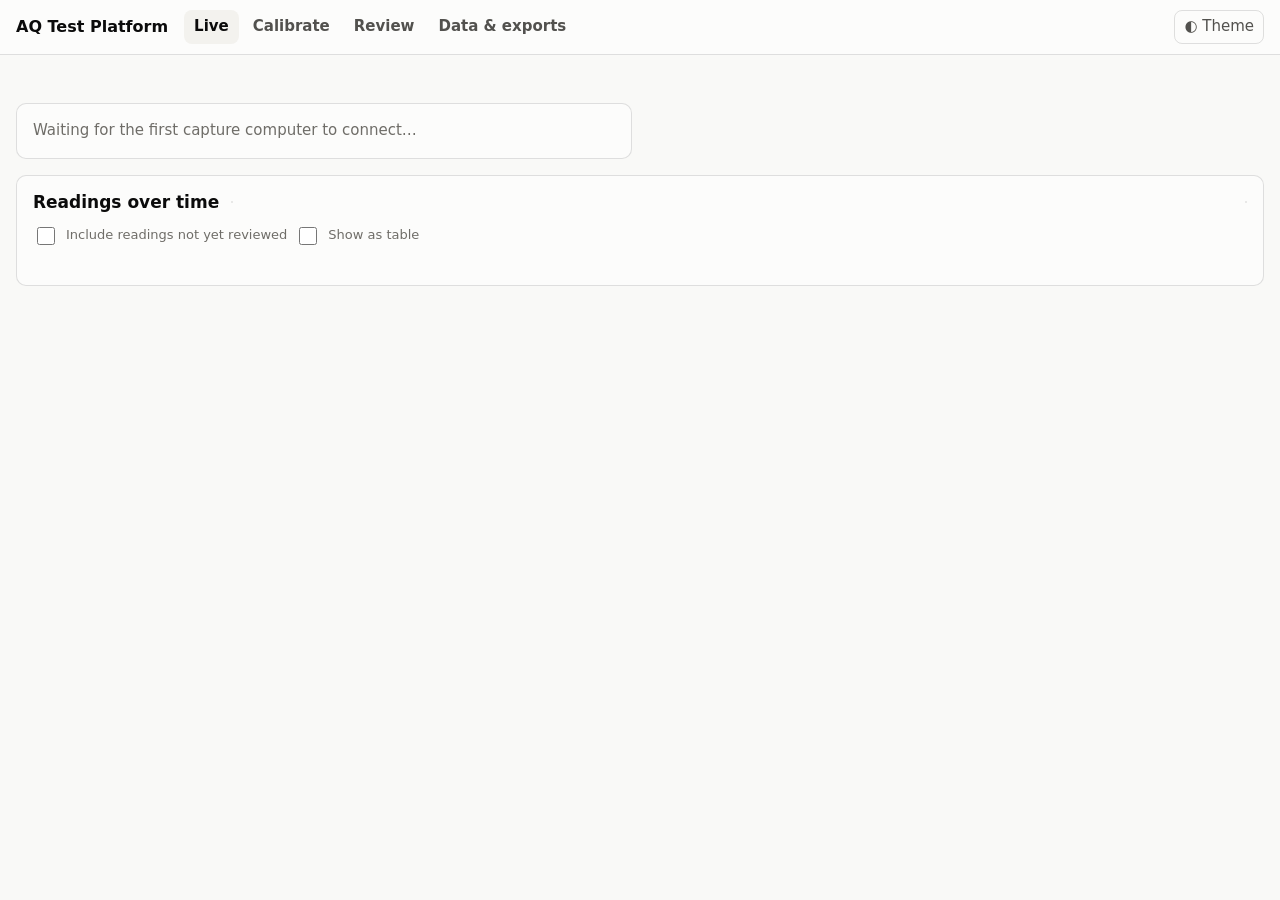
==== server/aqserver/static/index.html @ d52aa183 "Add side-by-side air-quality monitor test platform Webcams film conventional monitors that cannot ex" ====
<!doctype html>
<html lang="en">
<head>
  <meta charset="utf-8">
  <meta name="viewport" content="width=device-width, initial-scale=1">
  <title>Live monitor</title>
  <link rel="stylesheet" href="vendor/uplot-1.6.31.min.css">
  <link rel="stylesheet" href="css/app.css">
  <script src="vendor/uplot-1.6.31.min.js"></script>
  <script type="module" src="js/live.js"></script>
</head>
<body>
  <main>
    <section class="strip" id="strip" aria-label="Status"></section>
    <section class="alerts" id="alerts" aria-live="polite"></section>
    <section class="cams" id="cams" aria-label="Cameras">
      <div class="panel muted" id="no-cams">Waiting for the first capture computer to connect…</div>
    </section>
    <section class="panel" aria-labelledby="chart-title">
      <div class="panel-head">
        <h2 id="chart-title">Readings over time</h2>
        <div class="seg" id="metric-seg" role="group" aria-label="Metric"></div>
        <div class="spacer"></div>
        <div class="seg" id="range-seg" role="group" aria-label="Time range"></div>
      </div>
      <div class="row small muted" style="margin-bottom:8px">
        <label class="row"><input type="checkbox" id="include-review"> Include readings not yet reviewed</label>
        <label class="row"><input type="checkbox" id="table-mode"> Show as table</label>
      </div>
      <div id="chart"></div>
      <p class="muted small" id="chart-note"></p>
    </section>
  </main>

  <dialog id="zoom">
    <div class="dialog-head">
      <h2 id="zoom-title">Camera</h2>
      <span id="zoom-badge" class="pill">…</span>
      <button type="button" id="zoom-close">Close</button>
    </div>
    <div class="dialog-body"><img id="zoom-img" alt="Live camera view"></div>
  </dialog>
</body>
</html>
---- server/aqserver/static/vendor/uplot-1.6.31.min.css ----
.uplot, .uplot *, .uplot *::before, .uplot *::after {box-sizing: border-box;}.uplot {font-family: system-ui, -apple-system, "Segoe UI", Roboto, "Helvetica Neue", Arial, "Noto Sans", sans-serif, "Apple Color Emoji", "Segoe UI Emoji", "Segoe UI Symbol", "Noto Color Emoji";line-height: 1.5;width: min-content;}.u-title {text-align: center;font-size: 18px;font-weight: bold;}.u-wrap {position: relative;user-select: none;}.u-over, .u-under {position: absolute;}.u-under {overflow: hidden;}.uplot canvas {display: block;position: relative;width: 100%;height: 100%;}.u-axis {position: absolute;}.u-legend {font-size: 14px;margin: auto;text-align: center;}.u-inline {display: block;}.u-inline * {display: inline-block;}.u-inline tr {margin-right: 16px;}.u-legend th {font-weight: 600;}.u-legend th > * {vertical-align: middle;display: inline-block;}.u-legend .u-marker {width: 1em;height: 1em;margin-right: 4px;background-clip: padding-box !important;}.u-inline.u-live th::after {content: ":";vertical-align: middle;}.u-inline:not(.u-live) .u-value {display: none;}.u-series > * {padding: 4px;}.u-series th {cursor: pointer;}.u-legend .u-off > * {opacity: 0.3;}.u-select {background: rgba(0,0,0,0.07);position: absolute;pointer-events: none;}.u-cursor-x, .u-cursor-y {position: absolute;left: 0;top: 0;pointer-events: none;will-change: transform;}.u-hz .u-cursor-x, .u-vt .u-cursor-y {height: 100%;border-right: 1px dashed #607D8B;}.u-hz .u-cursor-y, .u-vt .u-cursor-x {width: 100%;border-bottom: 1px dashed #607D8B;}.u-cursor-pt {position: absolute;top: 0;left: 0;border-radius: 50%;border: 0 solid;pointer-events: none;will-change: transform;/*this has to be !important since we set inline "background" shorthand */background-clip: padding-box !important;}.u-axis.u-off, .u-select.u-off, .u-cursor-x.u-off, .u-cursor-y.u-off, .u-cursor-pt.u-off {display: none;}
---- server/aqserver/static/css/app.css ----
/* AQ test platform – shared styles. Colour tokens follow a validated light/dark palette. */
:root {
  color-scheme: light;
  --page: #f9f9f7;
  --surface: #fcfcfb;
  --surface-2: #f3f2ee;
  --ink: #0b0b0b;
  --ink-2: #52514e;
  --muted: #6f6d68;
  --grid: #e1e0d9;
  --axis: #c3c2b7;
  --border: rgba(11, 11, 11, 0.12);
  --accent: #2a78d6;
  --accent-ink: #ffffff;
  --good: #0ca30c;
  --good-ink: #006300;
  --warning: #fab219;
  --serious: #ec835a;
  --critical: #d03b3b;
  --critical-ink: #b42323;
  --s1: #2a78d6; --s2: #eb6834; --s3: #1baf7a; --s4: #eda100;
  --s5: #e87ba4; --s6: #008300; --s7: #6250d6; --s8: #e34948;
  --radius: 10px;
  --font: system-ui, -apple-system, "Segoe UI", Roboto, sans-serif;
}
@media (prefers-color-scheme: dark) {
  :root:where(:not([data-theme="light"])) {
    color-scheme: dark;
    --page: #0d0d0d; --surface: #1a1a19; --surface-2: #232321;
    --ink: #f0efec; --ink-2: #c3c2b7; --muted: #9a988f; --grid: #2c2c2a; --axis: #383835;
    --border: rgba(255, 255, 255, 0.12); --accent: #3987e5; --good-ink: #0ca30c; --critical-ink: #e66767;
    --s1: #3987e5; --s2: #d95926; --s3: #199e70; --s4: #c98500;
    --s5: #d55181; --s6: #008300; --s7: #9085e9; --s8: #e66767;
  }
}
:root[data-theme="dark"] {
  color-scheme: dark;
  --page: #0d0d0d; --surface: #1a1a19; --surface-2: #232321;
  --ink: #f0efec; --ink-2: #c3c2b7; --muted: #9a988f; --grid: #2c2c2a; --axis: #383835;
  --border: rgba(255, 255, 255, 0.12); --accent: #3987e5; --good-ink: #0ca30c; --critical-ink: #e66767;
  --s1: #3987e5; --s2: #d95926; --s3: #199e70; --s4: #c98500;
  --s5: #d55181; --s6: #008300; --s7: #9085e9; --s8: #e66767;
}

* { box-sizing: border-box; }
html { -webkit-text-size-adjust: 100%; }
body { margin: 0; background: var(--page); color: var(--ink); font: 15px/1.45 var(--font); }
a { color: var(--accent); }
h1, h2, h3 { line-height: 1.2; margin: 0; }
h1 { font-size: 20px; }
h2 { font-size: 17px; }
h3 { font-size: 15px; }
.num { font-variant-numeric: tabular-nums; }
.muted { color: var(--muted); }
.small { font-size: 13px; }
.hidden { display: none !important; }

/* top bar */
.topbar { position: sticky; top: 0; z-index: 20; background: var(--surface); border-bottom: 1px solid var(--border); }
.topbar-inner { max-width: 1400px; margin: 0 auto; padding: 10px 16px; display: flex; align-items: center; gap: 16px; flex-wrap: wrap; }
.brand { font-weight: 650; font-size: 16px; white-space: nowrap; }
.nav { display: flex; gap: 4px; flex-wrap: wrap; }
.nav a { color: var(--ink-2); text-decoration: none; padding: 6px 10px; border-radius: 8px; font-weight: 550; }
.nav a:hover { background: var(--surface-2); }
.nav a[aria-current="page"] { background: var(--surface-2); color: var(--ink); }
.nav .count { display: inline-block; min-width: 20px; padding: 0 6px; margin-left: 4px; border-radius: 10px; background: var(--critical); color: #fff; font-size: 12px; text-align: center; }
.topbar .spacer { flex: 1; }
.iconbtn { background: none; border: 1px solid var(--border); color: var(--ink-2); border-radius: 8px; padding: 5px 9px; cursor: pointer; font: inherit; }

main { max-width: 1400px; margin: 0 auto; padding: 16px; display: grid; gap: 16px; }
.panel { background: var(--surface); border: 1px solid var(--border); border-radius: var(--radius); padding: 16px; min-width: 0; }
.panel-head { display: flex; align-items: center; gap: 12px; flex-wrap: wrap; margin-bottom: 12px; }
.panel-head .spacer { flex: 1; }

/* controls */
button, .btn { font: inherit; font-weight: 550; border-radius: 8px; padding: 7px 14px; border: 1px solid var(--border); background: var(--surface); color: var(--ink); cursor: pointer; text-decoration: none; display: inline-flex; align-items: center; gap: 6px; }
button:hover, .btn:hover { background: var(--surface-2); }
button.primary, .btn.primary { background: var(--accent); border-color: var(--accent); color: var(--accent-ink); }
button.primary:hover { filter: brightness(1.08); }
button.danger { color: var(--critical-ink); }
button:disabled { opacity: 0.5; cursor: not-allowed; }
input, select, textarea { font: inherit; color: var(--ink); background: var(--surface); border: 1px solid var(--border); border-radius: 8px; padding: 7px 10px; min-width: 0; }
input[type="checkbox"] { width: 18px; height: 18px; accent-color: var(--accent); }
label.field { display: grid; gap: 4px; font-size: 13px; color: var(--ink-2); font-weight: 550; }
.form-grid { display: grid; gap: 12px; grid-template-columns: repeat(auto-fill, minmax(170px, 1fr)); align-items: end; }
.row { display: flex; gap: 8px; align-items: center; flex-wrap: wrap; }
.seg { display: inline-flex; border: 1px solid var(--border); border-radius: 8px; overflow: hidden; }
.seg button { border: 0; border-radius: 0; padding: 6px 12px; background: var(--surface); }
.seg button + button { border-left: 1px solid var(--border); }
.seg button[aria-pressed="true"] { background: var(--ink); color: var(--surface); }

/* status pills: always icon + label, never colour alone */
.pill { display: inline-flex; align-items: center; gap: 6px; padding: 2px 10px; border-radius: 999px; font-size: 13px; font-weight: 600; border: 1px solid var(--border); background: var(--surface); color: var(--ink-2); white-space: nowrap; }
.pill::before { content: ""; width: 8px; height: 8px; border-radius: 50%; background: var(--muted); }
.pill.good::before { background: var(--good); }
.pill.warn::before { background: var(--warning); }
.pill.bad::before { background: var(--critical); }
.pill.live { color: #fff; background: var(--critical); border-color: var(--critical); }
.pill.live::before { background: #fff; animation: pulse 1.4s infinite; }
@keyframes pulse { 50% { opacity: 0.3; } }
@media (prefers-reduced-motion: reduce) { .pill.live::before { animation: none; } }

/* status strip */
.strip { display: grid; gap: 12px; grid-template-columns: repeat(auto-fit, minmax(200px, 1fr)); }
.stat { background: var(--surface); border: 1px solid var(--border); border-radius: var(--radius); padding: 12px 14px; }
.stat .label { font-size: 13px; color: var(--ink-2); font-weight: 550; }
.stat .value { font-size: 22px; font-weight: 650; margin-top: 2px; }
.stat .sub { font-size: 13px; color: var(--muted); }

.alerts { display: grid; gap: 8px; }
.alert { display: flex; gap: 10px; align-items: flex-start; padding: 10px 14px; border-radius: var(--radius); border: 1px solid var(--critical); background: color-mix(in srgb, var(--critical) 9%, var(--surface)); }
.alert .icon { color: var(--critical-ink); font-weight: 800; }
.alert .when { color: var(--muted); font-size: 13px; margin-left: auto; white-space: nowrap; }

/* camera cards */
.cams { display: grid; gap: 16px; grid-template-columns: repeat(auto-fill, minmax(min(100%, 520px), 1fr)); }
.cam { background: var(--surface); border: 1px solid var(--border); border-radius: var(--radius); overflow: hidden; min-width: 0; }
.cam-head { display: flex; align-items: center; gap: 8px; padding: 10px 14px; flex-wrap: wrap; }
.cam-head h2 { font-size: 16px; margin-right: auto; overflow-wrap: anywhere; }
.viewport { position: relative; background: #000; aspect-ratio: 16 / 9; cursor: zoom-in; }
.viewport img { width: 100%; height: 100%; object-fit: contain; display: block; }
.viewport .badge { position: absolute; top: 10px; left: 10px; }
.viewport .empty { position: absolute; inset: 0; display: grid; place-items: center; color: #c3c2b7; font-size: 14px; padding: 16px; text-align: center; }
.cam-meta { display: flex; flex-wrap: wrap; gap: 4px 16px; padding: 8px 14px; font-size: 13px; color: var(--ink-2); border-bottom: 1px solid var(--border); }
.devices { display: grid; gap: 0; }
.device { padding: 10px 14px; border-top: 1px solid var(--border); }
.device:first-child { border-top: 0; }
.device-name { font-weight: 600; display: flex; gap: 8px; align-items: center; flex-wrap: wrap; }
.tag { font-size: 12px; font-weight: 600; padding: 1px 8px; border-radius: 6px; background: var(--surface-2); color: var(--ink-2); }
.readings { display: grid; grid-template-columns: repeat(auto-fill, minmax(110px, 1fr)); gap: 8px; margin-top: 6px; }
.reading .m { font-size: 12px; color: var(--ink-2); font-weight: 550; }
.reading .v { font-size: 24px; font-weight: 650; line-height: 1.15; }
.reading .u { font-size: 12px; color: var(--muted); margin-left: 3px; font-weight: 500; }
.reading .t { font-size: 12px; color: var(--muted); }
.reading.review .v { color: var(--ink-2); }
.flag { font-size: 12px; font-weight: 600; color: var(--critical-ink); }

/* chart */
.chart-wrap { position: relative; }
.legend { display: flex; flex-wrap: wrap; gap: 6px 16px; margin: 4px 0 8px; font-size: 13px; color: var(--ink-2); }
.legend .key { display: inline-flex; align-items: center; gap: 6px; }
.legend .swatch { width: 18px; height: 0; border-top: 2px solid; display: inline-block; }
.legend .swatch.dashed { border-top-style: dashed; }
.tooltip { position: absolute; pointer-events: none; z-index: 5; background: var(--surface); border: 1px solid var(--border); border-radius: 8px; padding: 8px 10px; font-size: 13px; box-shadow: 0 4px 16px rgba(0,0,0,0.12); min-width: 160px; }
.tooltip .tt-time { color: var(--muted); margin-bottom: 4px; }
.tooltip .tt-row { display: flex; align-items: center; gap: 8px; }
.tooltip .tt-row b { font-variant-numeric: tabular-nums; min-width: 48px; }
.tooltip .tt-row .swatch { width: 14px; border-top: 2px solid; }
.tooltip .tt-row .swatch.dashed { border-top-style: dashed; }
.chart-empty { padding: 40px 16px; text-align: center; color: var(--muted); }
.u-legend { display: none; }

/* tables */
.table-wrap { overflow-x: auto; }
table { border-collapse: collapse; width: 100%; font-size: 14px; }
th, td { text-align: left; padding: 7px 10px; border-bottom: 1px solid var(--border); vertical-align: top; }
th { font-size: 13px; color: var(--ink-2); font-weight: 600; white-space: nowrap; }
td.numcell, th.numcell { text-align: right; font-variant-numeric: tabular-nums; }

/* dialog */
dialog { border: 1px solid var(--border); border-radius: var(--radius); background: var(--surface); color: var(--ink); padding: 0; max-width: min(96vw, 1400px); width: 100%; }
dialog::backdrop { background: rgba(0, 0, 0, 0.6); }
.dialog-head { display: flex; align-items: center; gap: 8px; padding: 10px 14px; border-bottom: 1px solid var(--border); }
.dialog-head h2 { margin-right: auto; }
.dialog-body { padding: 0; background: #000; }
.dialog-body img { display: block; width: 100%; max-height: 82vh; object-fit: contain; }

.toast { position: fixed; bottom: 16px; left: 50%; transform: translateX(-50%); background: var(--ink); color: var(--surface); padding: 10px 16px; border-radius: 8px; z-index: 100; font-weight: 550; max-width: calc(100vw - 32px); }
.toast.error { background: var(--critical); color: #fff; }

/* calibration */
.cal-layout { display: grid; gap: 16px; grid-template-columns: minmax(0, 1fr) 360px; align-items: start; }
@media (max-width: 1000px) { .cal-layout { grid-template-columns: 1fr; } }
.stage { position: relative; background: #000; border-radius: 8px; overflow: hidden; touch-action: none; user-select: none; }
.stage img { display: block; width: 100%; height: auto; }
.stage svg { position: absolute; inset: 0; width: 100%; height: 100%; cursor: crosshair; }
.stage .hint { position: absolute; left: 8px; top: 8px; right: 8px; background: rgba(0, 0, 0, 0.72); color: #fff; padding: 8px 12px; border-radius: 8px; font-size: 14px; pointer-events: none; }
.list { display: grid; gap: 6px; }
.list-item { display: flex; align-items: center; gap: 8px; padding: 8px 10px; border: 1px solid var(--border); border-radius: 8px; cursor: pointer; background: var(--surface); text-align: left; width: 100%; }
.list-item[aria-selected="true"] { border-color: var(--accent); box-shadow: inset 0 0 0 1px var(--accent); }
.result-grid { display: grid; gap: 10px; }
.result { display: grid; grid-template-columns: 1fr 1fr; gap: 8px; align-items: center; padding: 10px; border: 1px solid var(--border); border-radius: 8px; }
.result img { max-width: 100%; max-height: 90px; background: #000; border-radius: 4px; justify-self: start; }
.result .info { grid-column: 1 / -1; display: flex; flex-wrap: wrap; gap: 4px 14px; font-size: 14px; }

/* review */
.review-list { display: grid; gap: 12px; grid-template-columns: repeat(auto-fill, minmax(min(100%, 360px), 1fr)); }
.review-card { background: var(--surface); border: 1px solid var(--border); border-radius: var(--radius); padding: 12px; display: grid; gap: 10px; }
.review-card img { width: 100%; max-height: 160px; object-fit: contain; background: #000; border-radius: 6px; }
.review-card .meta { font-size: 13px; color: var(--ink-2); display: flex; flex-wrap: wrap; gap: 4px 12px; }
.review-card .ocr { font-size: 14px; }
.review-card .actions { display: flex; gap: 8px; flex-wrap: wrap; }
.review-card .actions input { width: 110px; }
.review-card.done { opacity: 0.5; }

@media (max-width: 600px) {
  .topbar-inner { gap: 6px 12px; padding: 8px 12px; }
  .topbar .nav { order: 3; width: 100%; gap: 0; }
  .nav a { padding: 6px 8px; }
  main { padding: 12px; }
  .panel { padding: 12px; }
  .reading .v { font-size: 22px; }
}
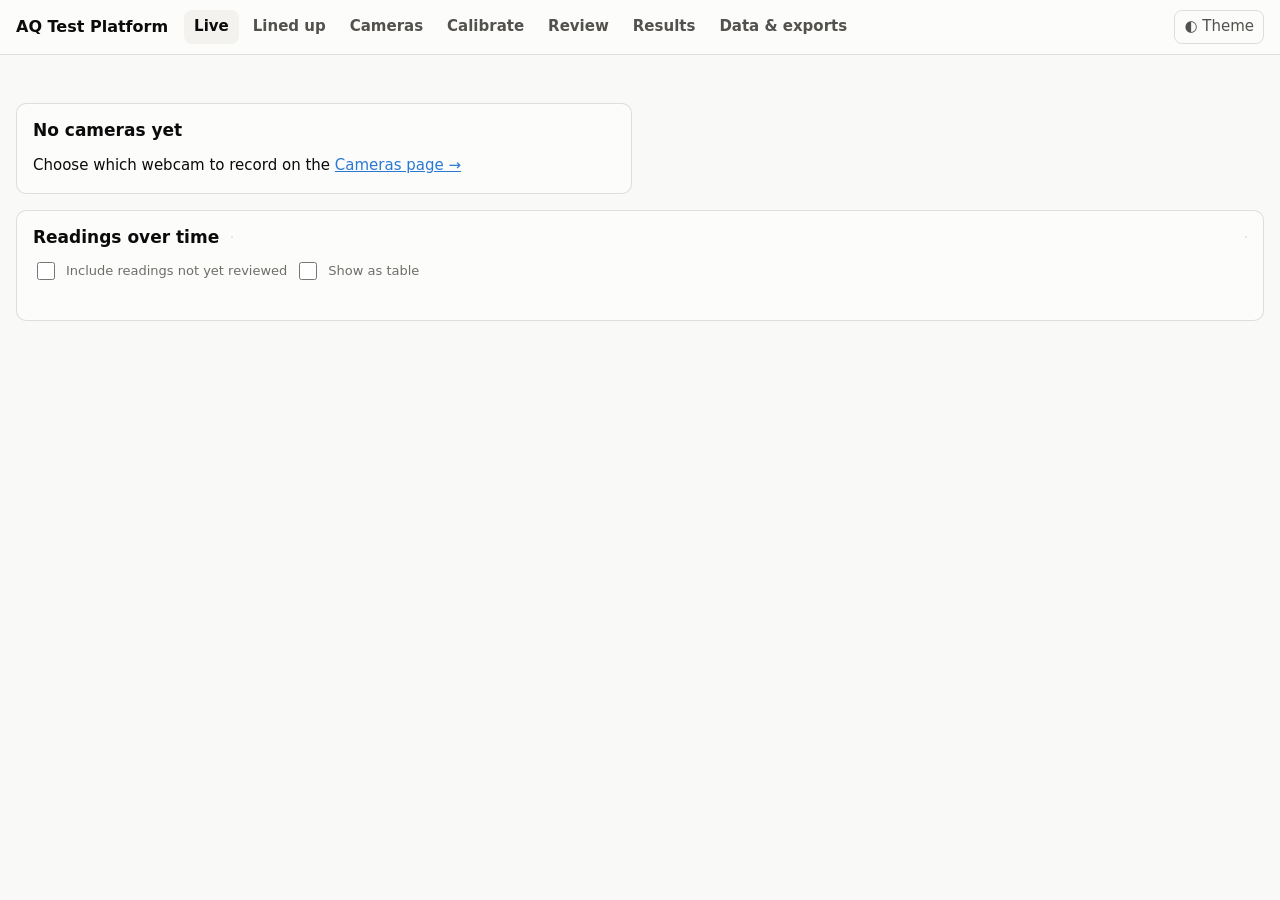
==== commit 81b65f7f: "Add Cameras page: pick webcams from a dropdown; double-click launchers The capture program now scans" ====
--- a/server/aqserver/static/index.html
+++ b/server/aqserver/static/index.html
@@ -14,7 +14,8 @@
     <section class="strip" id="strip" aria-label="Status"></section>
     <section class="alerts" id="alerts" aria-live="polite"></section>
     <section class="cams" id="cams" aria-label="Cameras">
-      <div class="panel muted" id="no-cams">Waiting for the first capture computer to connect…</div>
+      <div class="panel" id="no-cams"><h2>No cameras yet</h2>
+        <p style="margin-bottom:0">Choose which webcam to record on the <a href="cameras.html">Cameras page →</a></p></div>
     </section>
     <section class="panel" aria-labelledby="chart-title">
       <div class="panel-head">
--- a/server/aqserver/static/css/app.css
+++ b/server/aqserver/static/css/app.css
@@ -176,7 +176,7 @@
 .stage svg { position: absolute; inset: 0; width: 100%; height: 100%; cursor: crosshair; }
 .stage .hint { position: absolute; left: 8px; top: 8px; right: 8px; background: rgba(0, 0, 0, 0.72); color: #fff; padding: 8px 12px; border-radius: 8px; font-size: 14px; pointer-events: none; }
 .list { display: grid; gap: 6px; }
-.list-item { display: flex; align-items: center; gap: 8px; padding: 8px 10px; border: 1px solid var(--border); border-radius: 8px; cursor: pointer; background: var(--surface); text-align: left; width: 100%; }
+.list-item { display: flex; flex-wrap: wrap; align-items: center; gap: 8px; padding: 8px 10px; border: 1px solid var(--border); border-radius: 8px; cursor: pointer; background: var(--surface); text-align: left; width: 100%; }
 .list-item[aria-selected="true"] { border-color: var(--accent); box-shadow: inset 0 0 0 1px var(--accent); }
 .result-grid { display: grid; gap: 10px; }
 .result { display: grid; grid-template-columns: 1fr 1fr; gap: 8px; align-items: center; padding: 10px; border: 1px solid var(--border); border-radius: 8px; }
@@ -201,3 +201,41 @@
   .panel { padding: 12px; }
   .reading .v { font-size: 22px; }
 }
+
+/* camera picker */
+.picker { display: grid; gap: 16px; grid-template-columns: minmax(0, 340px) minmax(0, 1fr); align-items: start; margin-bottom: 8px; }
+@media (max-width: 760px) { .picker { grid-template-columns: 1fr; } }
+.cams-mini { display: grid; gap: 12px; grid-template-columns: repeat(auto-fill, minmax(min(100%, 300px), 1fr)); }
+
+/* lined-up strip */
+.lineup { display: grid; gap: 12px; grid-template-columns: repeat(auto-fill, minmax(min(100%, 280px), 1fr)); align-items: start; }
+.tile { background: var(--surface); border: 1px solid var(--border); border-radius: var(--radius); overflow: hidden; }
+.tile-img { background: #000; display: grid; place-items: center; }
+.tile-img img { width: 100%; height: 100%; object-fit: contain; display: block; }
+.tile-img.empty::after { content: "No picture"; color: #c3c2b7; font-size: 14px; }
+.tile-body { padding: 10px 12px; display: grid; gap: 6px; }
+
+/* results */
+.scatter-grid { display: grid; gap: 16px; grid-template-columns: repeat(auto-fill, minmax(min(100%, 300px), 1fr)); }
+.scatter { background: var(--surface); border: 1px solid var(--border); border-radius: var(--radius); padding: 12px; }
+.scatter svg { width: 100%; height: auto; display: block; overflow: visible; }
+.scatter h3 { font-size: 15px; }
+.scatter .eq { font-size: 13px; color: var(--ink-2); margin: 2px 0 6px; }
+.methods { white-space: pre-wrap; background: var(--surface-2); padding: 12px 14px; border-radius: 8px; font-size: 14px; line-height: 1.55; }
+.kv { display: grid; grid-template-columns: max-content 1fr; gap: 4px 16px; font-size: 14px; }
+.kv dt { color: var(--ink-2); }
+.kv dd { margin: 0; }
+
+@media print {
+  :root, :root[data-theme="dark"] {
+    color-scheme: light;
+    --page: #ffffff; --surface: #ffffff; --surface-2: #f3f2ee; --ink: #0b0b0b; --ink-2: #52514e; --muted: #6f6d68;
+    --grid: #e1e0d9; --axis: #c3c2b7; --border: rgba(11, 11, 11, 0.15);
+    --s1: #2a78d6; --s2: #eb6834; --s3: #1baf7a; --s4: #eda100; --s5: #e87ba4; --s6: #008300; --s7: #6250d6; --s8: #e34948;
+  }
+  .topbar, .no-print, .toast { display: none !important; }
+  main { padding: 0; max-width: none; }
+  .panel, .scatter { break-inside: avoid; border-color: #ddd; }
+  body { background: #fff; }
+}
+.swatch-dot { display: inline-block; width: 10px; height: 10px; border-radius: 50%; vertical-align: middle; }
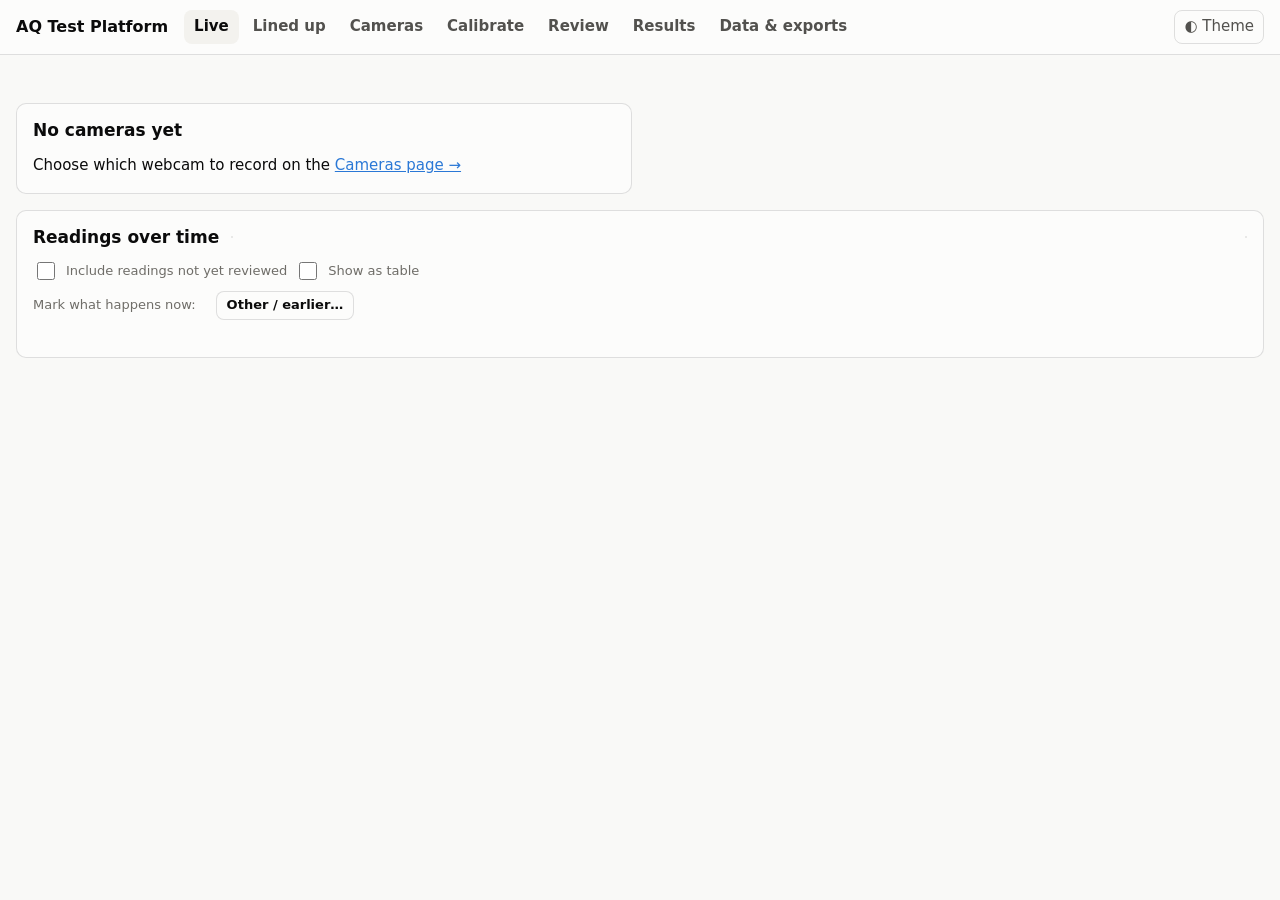
==== commit 037a76d7: "White-paper data: odd-jump check, spot-check accuracy, events, humidity, Word report - Odd readings:" ====
--- a/server/aqserver/static/index.html
+++ b/server/aqserver/static/index.html
@@ -28,8 +28,23 @@
         <label class="row"><input type="checkbox" id="include-review"> Include readings not yet reviewed</label>
         <label class="row"><input type="checkbox" id="table-mode"> Show as table</label>
       </div>
+      <div class="events-bar">
+        <span class="small muted">Mark what happens now:</span>
+        <span class="row" id="event-presets"></span>
+        <button type="button" id="event-open">Other / earlier…</button>
+      </div>
+      <form id="event-form" class="event-form hidden" aria-label="Mark an event">
+        <div class="form-grid">
+          <label class="field">What happened <input name="label" maxlength="128" required placeholder="e.g. Incense lit near monitor 2"></label>
+          <label class="field">When <input type="datetime-local" name="at" step="1" required></label>
+          <label class="field">Until (optional, if it lasted) <input type="datetime-local" name="until" step="1"></label>
+          <label class="field">Notes (optional) <input name="notes" maxlength="2000"></label>
+        </div>
+        <div class="row"><button type="submit" class="primary">Save event</button><button type="button" id="event-cancel">Cancel</button></div>
+      </form>
       <div id="chart"></div>
       <p class="muted small" id="chart-note"></p>
+      <div id="event-list" class="event-list"></div>
     </section>
   </main>
 
--- a/server/aqserver/static/css/app.css
+++ b/server/aqserver/static/css/app.css
@@ -142,6 +142,7 @@
 .legend .swatch { width: 18px; height: 0; border-top: 2px solid; display: inline-block; }
 .legend .swatch.dashed { border-top-style: dashed; }
 .tooltip { position: absolute; pointer-events: none; z-index: 5; background: var(--surface); border: 1px solid var(--border); border-radius: 8px; padding: 8px 10px; font-size: 13px; box-shadow: 0 4px 16px rgba(0,0,0,0.12); min-width: 160px; }
+.tooltip .tt-event { font-weight: 600; color: var(--ink); margin: 2px 0; }
 .tooltip .tt-time { color: var(--muted); margin-bottom: 4px; }
 .tooltip .tt-row { display: flex; align-items: center; gap: 8px; }
 .tooltip .tt-row b { font-variant-numeric: tabular-nums; min-width: 48px; }
@@ -182,6 +183,8 @@
 .result { display: grid; grid-template-columns: 1fr 1fr; gap: 8px; align-items: center; padding: 10px; border: 1px solid var(--border); border-radius: 8px; }
 .result img { max-width: 100%; max-height: 90px; background: #000; border-radius: 4px; justify-self: start; }
 .result .info { grid-column: 1 / -1; display: flex; flex-wrap: wrap; gap: 4px 14px; font-size: 14px; }
+.result .which-number { flex-basis: 100%; display: flex; flex-wrap: wrap; align-items: center; gap: 6px 10px; padding: 8px 10px; border-radius: 8px; background: var(--surface-2); }
+.result .which-number button { padding: 4px 10px; }
 
 /* review */
 .review-list { display: grid; gap: 12px; grid-template-columns: repeat(auto-fill, minmax(min(100%, 360px), 1fr)); }
@@ -239,3 +242,15 @@
   body { background: #fff; }
 }
 .swatch-dot { display: inline-block; width: 10px; height: 10px; border-radius: 50%; vertical-align: middle; }
+
+/* events */
+.events-bar { display: flex; flex-wrap: wrap; align-items: center; gap: 6px 10px; margin-bottom: 8px; }
+.events-bar #event-presets button, .events-bar #event-open { padding: 4px 10px; font-size: 13px; }
+.event-form { border: 1px solid var(--border); border-radius: 8px; padding: 12px; margin-bottom: 10px; background: var(--surface-2); }
+.event-list { display: grid; gap: 4px; }
+.event-list .ev { display: flex; flex-wrap: wrap; align-items: baseline; gap: 4px 10px; font-size: 13px; padding: 4px 0; border-top: 1px solid var(--border); }
+.event-list .ev time { font-variant-numeric: tabular-nums; color: var(--muted); min-width: 140px; }
+.event-list .ev button { padding: 2px 8px; font-size: 12px; }
+.toast .toast-action { margin-left: 8px; padding: 2px 10px; font-size: 13px; }
+.event-list .ev .spacer { flex: 1; }
+ul.plain { list-style: none; padding: 0; margin: 0; display: grid; gap: 2px; }
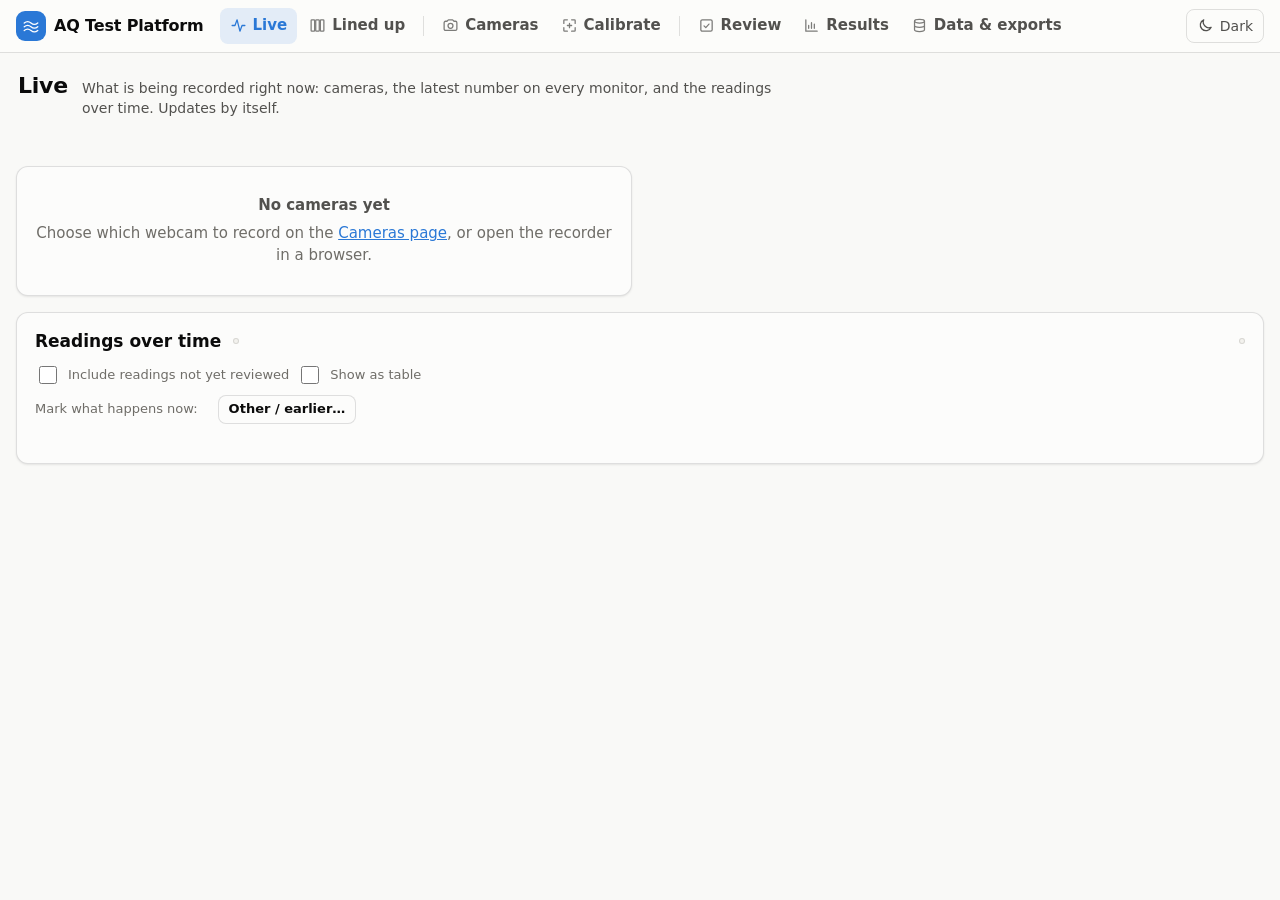
==== commit be887629: "Polish the dashboard: clearer navigation, guidance and layout - Top bar: logo, icons, pages grouped " ====
--- a/server/aqserver/static/index.html
+++ b/server/aqserver/static/index.html
@@ -11,11 +11,16 @@
 </head>
 <body>
   <main>
+    <header class="page-head">
+      <h1>Live</h1>
+      <p class="page-intro">What is being recorded right now: cameras, the latest number on every monitor, and the readings over time. Updates by itself.</p>
+    </header>
     <section class="strip" id="strip" aria-label="Status"></section>
+    <section class="panel onboard hidden" id="onboard" aria-label="Getting started"></section>
     <section class="alerts" id="alerts" aria-live="polite"></section>
     <section class="cams" id="cams" aria-label="Cameras">
-      <div class="panel" id="no-cams"><h2>No cameras yet</h2>
-        <p style="margin-bottom:0">Choose which webcam to record on the <a href="cameras.html">Cameras page →</a></p></div>
+      <div class="panel empty-state" id="no-cams"><strong>No cameras yet</strong>
+        <span>Choose which webcam to record on the <a href="cameras.html">Cameras page</a>, or open the recorder in a browser.</span></div>
     </section>
     <section class="panel" aria-labelledby="chart-title">
       <div class="panel-head">
--- a/server/aqserver/static/css/app.css
+++ b/server/aqserver/static/css/app.css
@@ -20,7 +20,11 @@
   --critical-ink: #b42323;
   --s1: #2a78d6; --s2: #eb6834; --s3: #1baf7a; --s4: #eda100;
   --s5: #e87ba4; --s6: #008300; --s7: #6250d6; --s8: #e34948;
-  --radius: 10px;
+  --radius: 12px;
+  --shadow: 0 1px 2px rgba(20, 20, 15, 0.05), 0 1px 3px rgba(20, 20, 15, 0.04);
+  --shadow-lift: 0 6px 20px rgba(20, 20, 15, 0.1);
+  --ring: 0 0 0 3px color-mix(in srgb, var(--accent) 30%, transparent);
+  --ease: cubic-bezier(0.2, 0.7, 0.2, 1);
   --font: system-ui, -apple-system, "Segoe UI", Roboto, sans-serif;
 }
 @media (prefers-color-scheme: dark) {
@@ -31,6 +35,7 @@
     --border: rgba(255, 255, 255, 0.12); --accent: #3987e5; --good-ink: #0ca30c; --critical-ink: #e66767;
     --s1: #3987e5; --s2: #d95926; --s3: #199e70; --s4: #c98500;
     --s5: #d55181; --s6: #008300; --s7: #9085e9; --s8: #e66767;
+    --shadow: none; --shadow-lift: 0 6px 20px rgba(0, 0, 0, 0.5);
   }
 }
 :root[data-theme="dark"] {
@@ -40,11 +45,15 @@
   --border: rgba(255, 255, 255, 0.12); --accent: #3987e5; --good-ink: #0ca30c; --critical-ink: #e66767;
   --s1: #3987e5; --s2: #d95926; --s3: #199e70; --s4: #c98500;
   --s5: #d55181; --s6: #008300; --s7: #9085e9; --s8: #e66767;
+  --shadow: none; --shadow-lift: 0 6px 20px rgba(0, 0, 0, 0.5);
 }
 
 * { box-sizing: border-box; }
 html { -webkit-text-size-adjust: 100%; }
-body { margin: 0; background: var(--page); color: var(--ink); font: 15px/1.45 var(--font); }
+body { margin: 0; background: var(--page); color: var(--ink); font: 15px/1.45 var(--font); -webkit-font-smoothing: antialiased; }
+:focus-visible { outline: 2px solid var(--accent); outline-offset: 2px; }
+.ico { display: inline-flex; flex: none; }
+.ico svg { display: block; }
 a { color: var(--accent); }
 h1, h2, h3 { line-height: 1.2; margin: 0; }
 h1 { font-size: 20px; }
@@ -56,38 +65,59 @@
 .hidden { display: none !important; }
 
 /* top bar */
-.topbar { position: sticky; top: 0; z-index: 20; background: var(--surface); border-bottom: 1px solid var(--border); }
-.topbar-inner { max-width: 1400px; margin: 0 auto; padding: 10px 16px; display: flex; align-items: center; gap: 16px; flex-wrap: wrap; }
-.brand { font-weight: 650; font-size: 16px; white-space: nowrap; }
-.nav { display: flex; gap: 4px; flex-wrap: wrap; }
-.nav a { color: var(--ink-2); text-decoration: none; padding: 6px 10px; border-radius: 8px; font-weight: 550; }
-.nav a:hover { background: var(--surface-2); }
-.nav a[aria-current="page"] { background: var(--surface-2); color: var(--ink); }
-.nav .count { display: inline-block; min-width: 20px; padding: 0 6px; margin-left: 4px; border-radius: 10px; background: var(--critical); color: #fff; font-size: 12px; text-align: center; }
+.topbar { position: sticky; top: 0; z-index: 20; background: color-mix(in srgb, var(--surface) 88%, transparent);
+  backdrop-filter: saturate(1.4) blur(10px); -webkit-backdrop-filter: saturate(1.4) blur(10px); border-bottom: 1px solid var(--border); }
+.topbar-inner { max-width: 1400px; margin: 0 auto; padding: 8px 16px; display: flex; align-items: center; gap: 16px; }
+.brand { display: inline-flex; align-items: center; gap: 8px; font-weight: 700; font-size: 16px; white-space: nowrap; color: var(--ink); text-decoration: none; letter-spacing: -0.01em; }
+.brand-mark { display: inline-grid; place-items: center; width: 30px; height: 30px; border-radius: 9px; background: var(--accent); color: #fff; }
+.nav { display: flex; align-items: center; gap: 2px; min-width: 0; overflow-x: auto; scrollbar-width: none; }
+.nav::-webkit-scrollbar { display: none; }
+.nav a { display: inline-flex; align-items: center; gap: 6px; color: var(--ink-2); text-decoration: none; padding: 7px 10px; border-radius: 8px; font-weight: 550; white-space: nowrap;
+  transition: background-color 0.15s, color 0.15s; }
+.nav a .ico { opacity: 0.75; }
+.nav a:hover { background: var(--surface-2); color: var(--ink); }
+.nav a[aria-current="page"] { background: color-mix(in srgb, var(--accent) 12%, var(--surface)); color: var(--accent); }
+.nav a[aria-current="page"] .ico { opacity: 1; }
+.nav-sep { width: 1px; height: 20px; background: var(--border); margin: 0 6px; flex: none; }
+.nav .count { display: inline-block; min-width: 20px; padding: 0 6px; border-radius: 10px; background: var(--critical); color: #fff; font-size: 12px; line-height: 18px; text-align: center; }
 .topbar .spacer { flex: 1; }
-.iconbtn { background: none; border: 1px solid var(--border); color: var(--ink-2); border-radius: 8px; padding: 5px 9px; cursor: pointer; font: inherit; }
-
-main { max-width: 1400px; margin: 0 auto; padding: 16px; display: grid; gap: 16px; }
-.panel { background: var(--surface); border: 1px solid var(--border); border-radius: var(--radius); padding: 16px; min-width: 0; }
+.iconbtn { display: inline-flex; align-items: center; gap: 6px; background: none; border: 1px solid var(--border); color: var(--ink-2); border-radius: 8px; padding: 6px 10px; cursor: pointer; font: inherit; font-size: 14px; white-space: nowrap; }
+.iconbtn:hover { background: var(--surface-2); color: var(--ink); }
+
+main { max-width: 1400px; margin: 0 auto; padding: 20px 16px 40px; display: grid; gap: 16px; }
+main > * { animation: rise 0.28s var(--ease) both; }
+main > *:nth-child(2) { animation-delay: 0.03s; }
+main > *:nth-child(3) { animation-delay: 0.06s; }
+main > *:nth-child(n+4) { animation-delay: 0.09s; }
+@keyframes rise { from { opacity: 0; transform: translateY(6px); } }
+.panel { background: var(--surface); border: 1px solid var(--border); border-radius: var(--radius); padding: 18px; min-width: 0; box-shadow: var(--shadow); }
 .panel-head { display: flex; align-items: center; gap: 12px; flex-wrap: wrap; margin-bottom: 12px; }
+.page-intro { color: var(--ink-2); font-size: 14px; margin: 6px 0 0; max-width: 80ch; }
 .panel-head .spacer { flex: 1; }
 
 /* controls */
-button, .btn { font: inherit; font-weight: 550; border-radius: 8px; padding: 7px 14px; border: 1px solid var(--border); background: var(--surface); color: var(--ink); cursor: pointer; text-decoration: none; display: inline-flex; align-items: center; gap: 6px; }
+button, .btn { font: inherit; font-weight: 550; border-radius: 8px; padding: 7px 14px; border: 1px solid var(--border); background: var(--surface); color: var(--ink); cursor: pointer; text-decoration: none; display: inline-flex; align-items: center; justify-content: center; gap: 6px;
+  transition: background-color 0.15s, border-color 0.15s, box-shadow 0.15s, filter 0.15s, transform 0.08s; }
 button:hover, .btn:hover { background: var(--surface-2); }
-button.primary, .btn.primary { background: var(--accent); border-color: var(--accent); color: var(--accent-ink); }
-button.primary:hover { filter: brightness(1.08); }
+button:active:not(:disabled), .btn:active { transform: translateY(1px); }
+button.primary, .btn.primary { background: var(--accent); border-color: var(--accent); color: var(--accent-ink); box-shadow: 0 1px 2px color-mix(in srgb, var(--accent) 35%, transparent); }
+button.primary:hover, .btn.primary:hover { filter: brightness(1.08); background: var(--accent); }
 button.danger { color: var(--critical-ink); }
 button:disabled { opacity: 0.5; cursor: not-allowed; }
-input, select, textarea { font: inherit; color: var(--ink); background: var(--surface); border: 1px solid var(--border); border-radius: 8px; padding: 7px 10px; min-width: 0; }
+input, select, textarea { font: inherit; color: var(--ink); background: var(--surface); border: 1px solid var(--border); border-radius: 8px; padding: 7px 10px; min-width: 0;
+  transition: border-color 0.15s, box-shadow 0.15s; }
+input:focus, select:focus, textarea:focus { outline: none; border-color: var(--accent); box-shadow: var(--ring); }
+input[type="file"] { padding: 5px 8px; }
+.form-grid.wide { grid-template-columns: repeat(auto-fill, minmax(min(100%, 235px), 1fr)); }
+input[type="datetime-local"] { width: 100%; }
 input[type="checkbox"] { width: 18px; height: 18px; accent-color: var(--accent); }
 label.field { display: grid; gap: 4px; font-size: 13px; color: var(--ink-2); font-weight: 550; }
 .form-grid { display: grid; gap: 12px; grid-template-columns: repeat(auto-fill, minmax(170px, 1fr)); align-items: end; }
 .row { display: flex; gap: 8px; align-items: center; flex-wrap: wrap; }
-.seg { display: inline-flex; border: 1px solid var(--border); border-radius: 8px; overflow: hidden; }
-.seg button { border: 0; border-radius: 0; padding: 6px 12px; background: var(--surface); }
-.seg button + button { border-left: 1px solid var(--border); }
-.seg button[aria-pressed="true"] { background: var(--ink); color: var(--surface); }
+.seg { display: inline-flex; width: fit-content; max-width: 100%; overflow-x: auto; justify-self: start; border: 1px solid var(--border); border-radius: 9px; padding: 2px; gap: 2px; background: var(--surface-2); }
+.seg button { border: 0; border-radius: 7px; padding: 5px 12px; background: transparent; white-space: nowrap; box-shadow: none; }
+.seg button:hover { background: color-mix(in srgb, var(--surface) 70%, transparent); }
+.seg button[aria-pressed="true"] { background: var(--surface); color: var(--ink); box-shadow: 0 1px 2px rgba(0, 0, 0, 0.12), 0 0 0 1px var(--border); }
 
 /* status pills: always icon + label, never colour alone */
 .pill { display: inline-flex; align-items: center; gap: 6px; padding: 2px 10px; border-radius: 999px; font-size: 13px; font-weight: 600; border: 1px solid var(--border); background: var(--surface); color: var(--ink-2); white-space: nowrap; }
@@ -101,8 +131,14 @@
 @media (prefers-reduced-motion: reduce) { .pill.live::before { animation: none; } }
 
 /* status strip */
-.strip { display: grid; gap: 12px; grid-template-columns: repeat(auto-fit, minmax(200px, 1fr)); }
-.stat { background: var(--surface); border: 1px solid var(--border); border-radius: var(--radius); padding: 12px 14px; }
+.strip { display: grid; gap: 12px; grid-template-columns: repeat(auto-fit, minmax(min(100%, 200px), 1fr)); }
+@media (max-width: 600px) { .strip { grid-template-columns: 1fr 1fr; gap: 8px; } .stat-wide { grid-column: 1 / -1; } .stat .value { font-size: 20px; } }
+.stat { background: var(--surface); border: 1px solid var(--border); border-radius: var(--radius); padding: 12px 14px; box-shadow: var(--shadow); position: relative; overflow: hidden; }
+.stat::before { content: ""; position: absolute; left: 0; top: 0; bottom: 0; width: 3px; background: transparent; }
+.stat.warn::before { background: var(--warning); }
+.stat.bad::before { background: var(--critical); }
+.stat.good::before { background: var(--good); }
+.stat .value a { text-decoration: none; }
 .stat .label { font-size: 13px; color: var(--ink-2); font-weight: 550; }
 .stat .value { font-size: 22px; font-weight: 650; margin-top: 2px; }
 .stat .sub { font-size: 13px; color: var(--muted); }
@@ -114,13 +150,13 @@
 
 /* camera cards */
 .cams { display: grid; gap: 16px; grid-template-columns: repeat(auto-fill, minmax(min(100%, 520px), 1fr)); }
-.cam { background: var(--surface); border: 1px solid var(--border); border-radius: var(--radius); overflow: hidden; min-width: 0; }
+.cam { background: var(--surface); border: 1px solid var(--border); border-radius: var(--radius); overflow: hidden; min-width: 0; box-shadow: var(--shadow); }
 .cam-head { display: flex; align-items: center; gap: 8px; padding: 10px 14px; flex-wrap: wrap; }
 .cam-head h2 { font-size: 16px; margin-right: auto; overflow-wrap: anywhere; }
 .viewport { position: relative; background: #000; aspect-ratio: 16 / 9; cursor: zoom-in; }
 .viewport img { width: 100%; height: 100%; object-fit: contain; display: block; }
 .viewport .badge { position: absolute; top: 10px; left: 10px; }
-.viewport .empty { position: absolute; inset: 0; display: grid; place-items: center; color: #c3c2b7; font-size: 14px; padding: 16px; text-align: center; }
+.viewport .empty { position: absolute; inset: 0; display: grid; place-items: center; color: #c3c2b7; font-size: 14px; padding: 24px; text-align: center; line-height: 1.5; }
 .cam-meta { display: flex; flex-wrap: wrap; gap: 4px 16px; padding: 8px 14px; font-size: 13px; color: var(--ink-2); border-bottom: 1px solid var(--border); }
 .devices { display: grid; gap: 0; }
 .device { padding: 10px 14px; border-top: 1px solid var(--border); }
@@ -157,16 +193,21 @@
 th, td { text-align: left; padding: 7px 10px; border-bottom: 1px solid var(--border); vertical-align: top; }
 th { font-size: 13px; color: var(--ink-2); font-weight: 600; white-space: nowrap; }
 td.numcell, th.numcell { text-align: right; font-variant-numeric: tabular-nums; }
+tbody tr { transition: background-color 0.12s; }
+tbody tr:hover { background: color-mix(in srgb, var(--surface-2) 60%, transparent); }
 
 /* dialog */
 dialog { border: 1px solid var(--border); border-radius: var(--radius); background: var(--surface); color: var(--ink); padding: 0; max-width: min(96vw, 1400px); width: 100%; }
-dialog::backdrop { background: rgba(0, 0, 0, 0.6); }
+dialog::backdrop { background: rgba(0, 0, 0, 0.6); backdrop-filter: blur(2px); }
+dialog[open] { animation: rise 0.2s var(--ease); box-shadow: var(--shadow-lift); }
 .dialog-head { display: flex; align-items: center; gap: 8px; padding: 10px 14px; border-bottom: 1px solid var(--border); }
 .dialog-head h2 { margin-right: auto; }
 .dialog-body { padding: 0; background: #000; }
 .dialog-body img { display: block; width: 100%; max-height: 82vh; object-fit: contain; }
 
-.toast { position: fixed; bottom: 16px; left: 50%; transform: translateX(-50%); background: var(--ink); color: var(--surface); padding: 10px 16px; border-radius: 8px; z-index: 100; font-weight: 550; max-width: calc(100vw - 32px); }
+.toast { position: fixed; bottom: 20px; left: 50%; transform: translateX(-50%); background: var(--ink); color: var(--surface); padding: 10px 16px; border-radius: 10px; z-index: 100; font-weight: 550; max-width: calc(100vw - 32px);
+  box-shadow: var(--shadow-lift); animation: toast-in 0.22s var(--ease); display: flex; align-items: center; gap: 8px; }
+@keyframes toast-in { from { opacity: 0; transform: translate(-50%, 8px); } }
 .toast.error { background: var(--critical); color: #fff; }
 
 /* calibration */
@@ -177,7 +218,7 @@
 .stage svg { position: absolute; inset: 0; width: 100%; height: 100%; cursor: crosshair; }
 .stage .hint { position: absolute; left: 8px; top: 8px; right: 8px; background: rgba(0, 0, 0, 0.72); color: #fff; padding: 8px 12px; border-radius: 8px; font-size: 14px; pointer-events: none; }
 .list { display: grid; gap: 6px; }
-.list-item { display: flex; flex-wrap: wrap; align-items: center; gap: 8px; padding: 8px 10px; border: 1px solid var(--border); border-radius: 8px; cursor: pointer; background: var(--surface); text-align: left; width: 100%; }
+.list-item { display: flex; flex-wrap: wrap; align-items: center; gap: 8px; padding: 8px 10px; border: 1px solid var(--border); border-radius: 8px; cursor: pointer; background: var(--surface); text-align: left; width: 100%; justify-content: flex-start; }
 .list-item[aria-selected="true"] { border-color: var(--accent); box-shadow: inset 0 0 0 1px var(--accent); }
 .result-grid { display: grid; gap: 10px; }
 .result { display: grid; grid-template-columns: 1fr 1fr; gap: 8px; align-items: center; padding: 10px; border: 1px solid var(--border); border-radius: 8px; }
@@ -188,18 +229,23 @@
 
 /* review */
 .review-list { display: grid; gap: 12px; grid-template-columns: repeat(auto-fill, minmax(min(100%, 360px), 1fr)); }
-.review-card { background: var(--surface); border: 1px solid var(--border); border-radius: var(--radius); padding: 12px; display: grid; gap: 10px; }
+.review-card { background: var(--surface); border: 1px solid var(--border); border-radius: var(--radius); padding: 12px; display: grid; gap: 10px; box-shadow: var(--shadow);
+  transition: opacity 0.3s, transform 0.3s var(--ease); }
 .review-card img { width: 100%; max-height: 160px; object-fit: contain; background: #000; border-radius: 6px; }
 .review-card .meta { font-size: 13px; color: var(--ink-2); display: flex; flex-wrap: wrap; gap: 4px 12px; }
 .review-card .ocr { font-size: 14px; }
 .review-card .actions { display: flex; gap: 8px; flex-wrap: wrap; }
 .review-card .actions input { width: 110px; }
-.review-card.done { opacity: 0.5; }
-
+.review-card.done { opacity: 0.35; transform: scale(0.98); }
+
+@media (max-width: 860px) {
+  .topbar-inner { flex-wrap: wrap; gap: 6px 12px; padding: 8px 12px 0; }
+  .topbar .nav { order: 3; width: calc(100% + 24px); margin: 0 -12px; padding: 0 8px 6px; }
+  .theme-label { display: none; }
+}
 @media (max-width: 600px) {
-  .topbar-inner { gap: 6px 12px; padding: 8px 12px; }
-  .topbar .nav { order: 3; width: 100%; gap: 0; }
   .nav a { padding: 6px 8px; }
+  .nav a .ico { display: none; }
   main { padding: 12px; }
   .panel { padding: 12px; }
   .reading .v { font-size: 22px; }
@@ -212,7 +258,7 @@
 
 /* lined-up strip */
 .lineup { display: grid; gap: 12px; grid-template-columns: repeat(auto-fill, minmax(min(100%, 280px), 1fr)); align-items: start; }
-.tile { background: var(--surface); border: 1px solid var(--border); border-radius: var(--radius); overflow: hidden; }
+.tile { background: var(--surface); border: 1px solid var(--border); border-radius: var(--radius); overflow: hidden; box-shadow: var(--shadow); }
 .tile-img { background: #000; display: grid; place-items: center; }
 .tile-img img { width: 100%; height: 100%; object-fit: contain; display: block; }
 .tile-img.empty::after { content: "No picture"; color: #c3c2b7; font-size: 14px; }
@@ -220,7 +266,7 @@
 
 /* results */
 .scatter-grid { display: grid; gap: 16px; grid-template-columns: repeat(auto-fill, minmax(min(100%, 300px), 1fr)); }
-.scatter { background: var(--surface); border: 1px solid var(--border); border-radius: var(--radius); padding: 12px; }
+.scatter { background: var(--surface); border: 1px solid var(--border); border-radius: var(--radius); padding: 12px; box-shadow: var(--shadow); }
 .scatter svg { width: 100%; height: auto; display: block; overflow: visible; }
 .scatter h3 { font-size: 15px; }
 .scatter .eq { font-size: 13px; color: var(--ink-2); margin: 2px 0 6px; }
@@ -254,3 +300,40 @@
 .toast .toast-action { margin-left: 8px; padding: 2px 10px; font-size: 13px; }
 .event-list .ev .spacer { flex: 1; }
 ul.plain { list-style: none; padding: 0; margin: 0; display: grid; gap: 2px; }
+
+@media (prefers-reduced-motion: reduce) {
+  *, *::before, *::after { animation-duration: 0.01ms !important; animation-delay: 0s !important; transition-duration: 0.01ms !important; }
+}
+
+/* getting started (Live) */
+.onboard { border-color: color-mix(in srgb, var(--accent) 40%, var(--border)); background: color-mix(in srgb, var(--accent) 5%, var(--surface)); }
+.steps { list-style: none; padding: 0; margin: 12px 0 0; display: grid; gap: 10px; grid-template-columns: repeat(auto-fit, minmax(min(100%, 230px), 1fr)); counter-reset: step; }
+.steps li { display: grid; grid-template-columns: 28px 1fr; gap: 2px 10px; align-items: start; padding: 12px; border: 1px solid var(--border); border-radius: 10px; background: var(--surface); }
+.steps .num-badge { grid-row: span 2; width: 28px; height: 28px; border-radius: 50%; display: grid; place-items: center; font-weight: 700; font-size: 14px;
+  background: var(--surface-2); color: var(--ink-2); border: 1px solid var(--border); }
+.steps li.done .num-badge { background: var(--good); border-color: var(--good); color: #fff; }
+.steps li.next { border-color: var(--accent); box-shadow: 0 0 0 1px var(--accent) inset; }
+.steps strong { font-size: 14px; }
+.steps .what { font-size: 13px; color: var(--ink-2); }
+.steps .what a { font-weight: 600; }
+
+/* empty states */
+.empty-state { text-align: center; padding: 28px 16px; color: var(--muted); display: grid; gap: 6px; justify-items: center; }
+.empty-state .ico { color: var(--axis); }
+.empty-state strong { color: var(--ink-2); }
+
+/* camera picker preview without a picture */
+.picker .viewport { background: var(--surface-2); border: 1px dashed var(--axis); border-radius: 10px; max-height: 420px; }
+.picker .viewport .empty { color: var(--ink-2); }
+.picker .viewport img { border-radius: 10px; }
+.sr-only { position: absolute; width: 1px; height: 1px; overflow: hidden; clip: rect(0 0 0 0); white-space: nowrap; }
+
+/* page header (pages whose first block is not a titled panel) */
+.page-head { display: flex; flex-wrap: wrap; align-items: baseline; gap: 2px 14px; padding: 0 2px; }
+.page-head h1 { font-size: 22px; letter-spacing: -0.01em; }
+.page-head .page-intro { margin: 0; }
+
+.review-card .actions.fix { align-items: center; padding-top: 8px; border-top: 1px dashed var(--border); }
+.review-card .actions .link { margin-left: auto; }
+button.link { background: none; border-color: transparent; color: var(--accent); padding-left: 6px; padding-right: 6px; box-shadow: none; }
+button.link:hover { background: var(--surface-2); }
